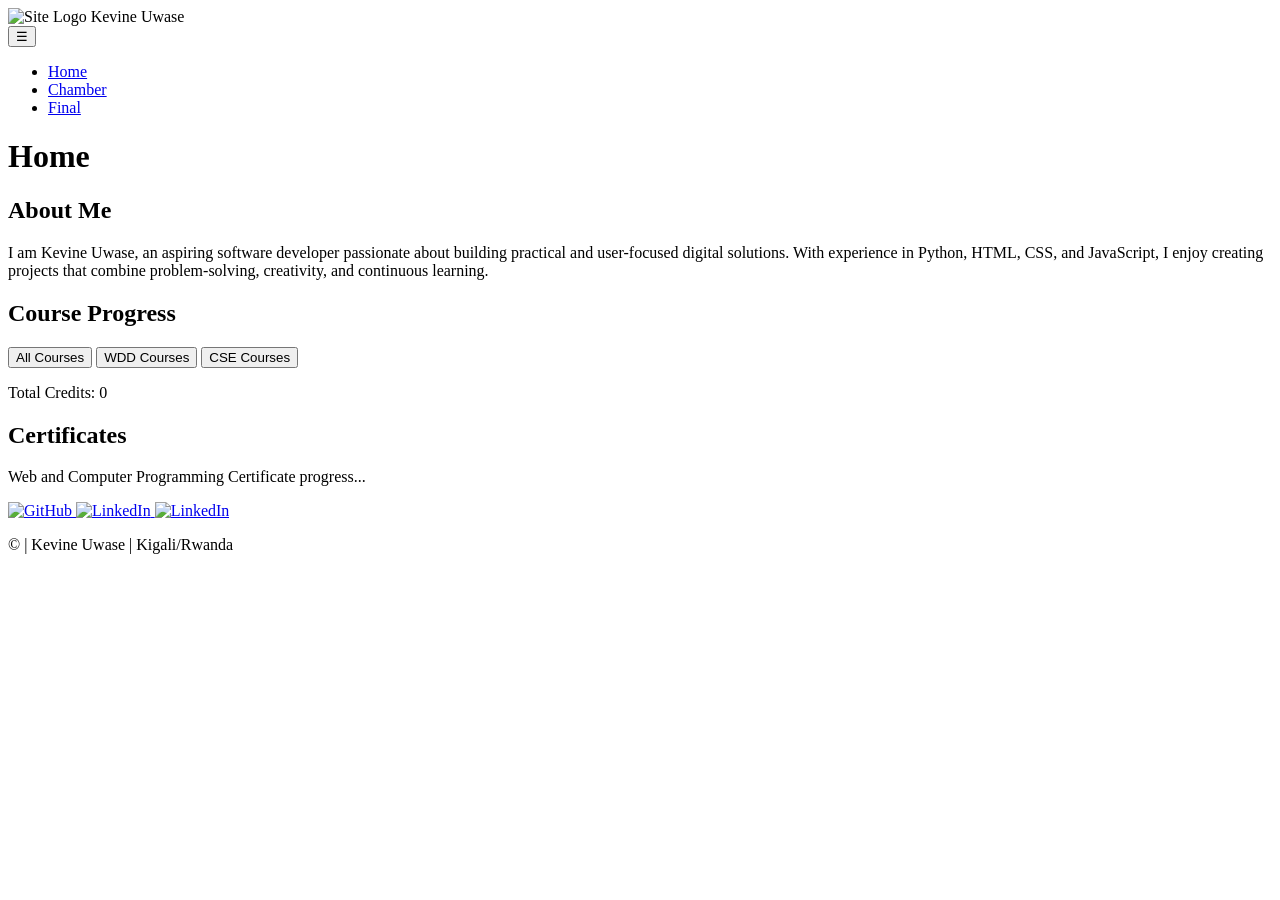
==== index.html @ 71e58b65 "home page commit]" ====
<!DOCTYPE html>
<html lang="en">
<head>
    <meta charset="UTF-8">
    <meta name="viewport" content="width=device-width, initial-scale=1.0">
    <meta name="description" content="Personal portfolio and course tracking for WDD 230">
    <meta name="author" content="Kevine Uwase">
    <title>WDD 230 | Home</title>
    <link rel="preconnect" href="https://fonts.googleapis.com">
    <link rel="preconnect" href="https://fonts.gstatic.com" crossorigin>
    <link href="https://fonts.googleapis.com/css2?family=Roboto:wght@300;400;700&display=swap" rel="stylesheet">
    <link rel="stylesheet" href="styles/home.css">
    <script src="scripts/home.js" defer></script>
    <link rel="icon" href="favicon.ico">
</head>
<body>
    <header>
        <div class="logo-container">
            <img src="images/logo.png" alt="Site Logo" >
            <span>Kevine Uwase</span>
        </div>
        <button id="menu-button" aria-label="Toggle navigation">☰</button>
        <nav id="main-nav">
            <ul>
                <li><a href="index.html">Home</a></li>
                <li><a href="chamber.html">Chamber</a></li>
                <li><a href="final.html">Final</a></li>
            </ul>
        </nav>
    </header>

    <main>
        <h1>Home</h1>
        
        <section>
            <h2>About Me</h2>
            <p>I am Kevine Uwase, an aspiring software developer passionate about building practical and user-focused digital solutions. With experience in Python, HTML, CSS, and JavaScript, I enjoy creating projects that combine problem-solving, creativity, and continuous learning.</p>
        </section>

        <section>
            <h2>Course Progress</h2>
            <div class="filter-buttons">
                <button data-filter="all">All Courses</button>
                <button data-filter="wdd">WDD Courses</button>
                <button data-filter="cse">CSE Courses</button>
            </div>
            <div id="course-container"></div>
            <p>Total Credits: <span id="total-credits">0</span></p>
        </section>

        <section>
            <h2>Certificates</h2>
            <p>Web and Computer Programming Certificate progress...</p>
        </section>
    </main>

    <footer>
        <div class="social-links">
            <a href="https://github.com/yourusername" target="_blank">
                <img src="images/github.png" alt="GitHub" width="30">
            </a>
            <a href="https://linkedin.com/in/yourusername" target="_blank">
                <img src="images/linkedin.png" alt="LinkedIn" width="30">
            </a>
            <a href="https://linkedin.com/in/yourusername" target="_blank">
                <img src="images/instagram.png" alt="LinkedIn" width="30">
            </a>

        </div>
        
        <div class="footer-info">
            <p> &copy; <span id="current-year"></span> | Kevine Uwase | Kigali/Rwanda </p>
            <p id="lastModified"></p>
        </div>
    </footer>
</body>
</html>
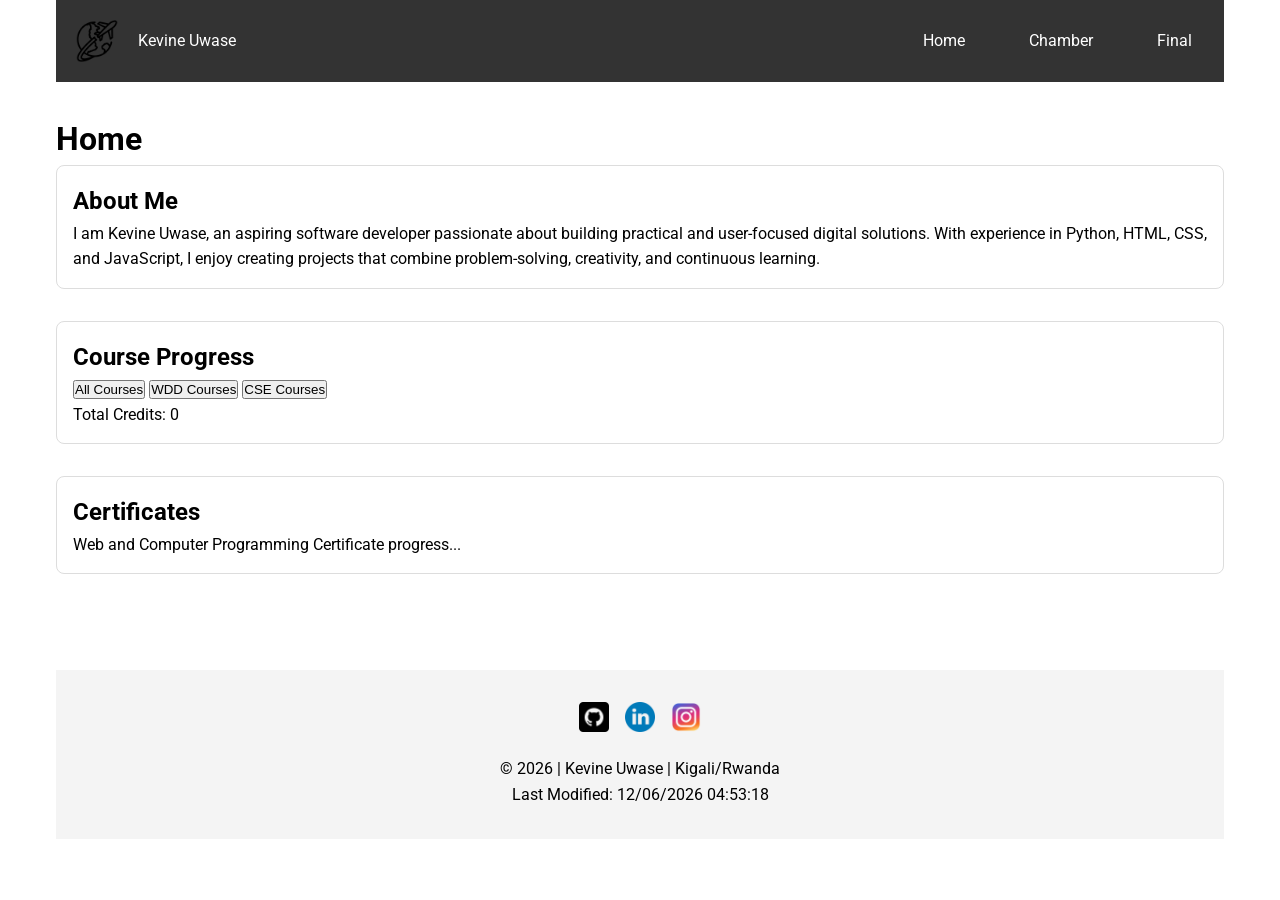
==== commit 53f5e3e5: "css" ====
--- a/index.html
+++ b/index.html
@@ -10,6 +10,7 @@
     <link rel="preconnect" href="https://fonts.gstatic.com" crossorigin>
     <link href="https://fonts.googleapis.com/css2?family=Roboto:wght@300;400;700&display=swap" rel="stylesheet">
     <link rel="stylesheet" href="styles/home.css">
+    <link rel="stylesheet" href="styles/chamber.css">
     <script src="scripts/home.js" defer></script>
     <link rel="icon" href="favicon.ico">
 </head>
--- a/styles/home.css
+++ b/styles/home.css
@@ -0,0 +1,125 @@
+/* Reset & Base */
+* {
+    margin: 0;
+    padding: 0;
+    box-sizing: border-box;
+}
+
+body {
+    font-family: 'Roboto', sans-serif;
+    line-height: 1.6;
+    max-width: 1200px;
+    margin: 0 auto;
+    padding: 0 1rem;
+}
+
+/* Header & Navigation */
+header {
+    display: flex;
+    justify-content: space-between;
+    align-items: center;
+    padding: 1rem;
+    background: #333;
+    color: white;
+}
+
+.logo-container {
+    display: flex;
+    align-items: center;
+    gap: 1rem;
+}
+
+#menu-button {
+    display: none;
+    background: none;
+    border: none;
+    color: white;
+    font-size: 1.5rem;
+    cursor: pointer;
+}
+
+nav ul {
+    display: flex;
+    list-style: none;
+    gap: 2rem;
+}
+
+nav a {
+    color: white;
+    text-decoration: none;
+    padding: 0.5rem 1rem;
+    border-radius: 4px;
+    transition: background 0.3s;
+}
+
+nav a:hover {
+    background: #555;
+}
+
+/* Main Content */
+main {
+    padding: 2rem 0;
+}
+
+section {
+    margin-bottom: 2rem;
+    padding: 1rem;
+    border: 1px solid #ddd;
+    border-radius: 8px;
+}
+.logo-container img{
+    width: 50px;
+    height: 50px;
+}
+/* Course Cards */
+.course-card {
+    padding: 1rem;
+    margin: 0.5rem 0;
+    border-left: 4px solid #007acc;
+}
+
+.course-card.completed {
+    border-left-color: #2ecc71;
+    background: #f0fff4;
+}
+
+/* Footer */
+footer {
+    text-align: center;
+    padding: 2rem;
+    background: #f4f4f4;
+    margin-top: 2rem;
+}
+
+.social-links {
+    display: flex;
+    justify-content: center;
+    gap: 1rem;
+    margin-bottom: 1rem;
+}
+
+/* Responsive */
+@media (max-width: 768px) {
+    #menu-button {
+        display: block;
+    }
+
+    nav ul {
+        display: none;
+        flex-direction: column;
+        position: absolute;
+        top: 100%;
+        left: 0;
+        width: 100%;
+        background: #333;
+        padding: 1rem;
+    }
+
+    nav ul.active {
+        display: flex;
+    }
+
+    nav li {
+        text-align: center;
+    }
+}
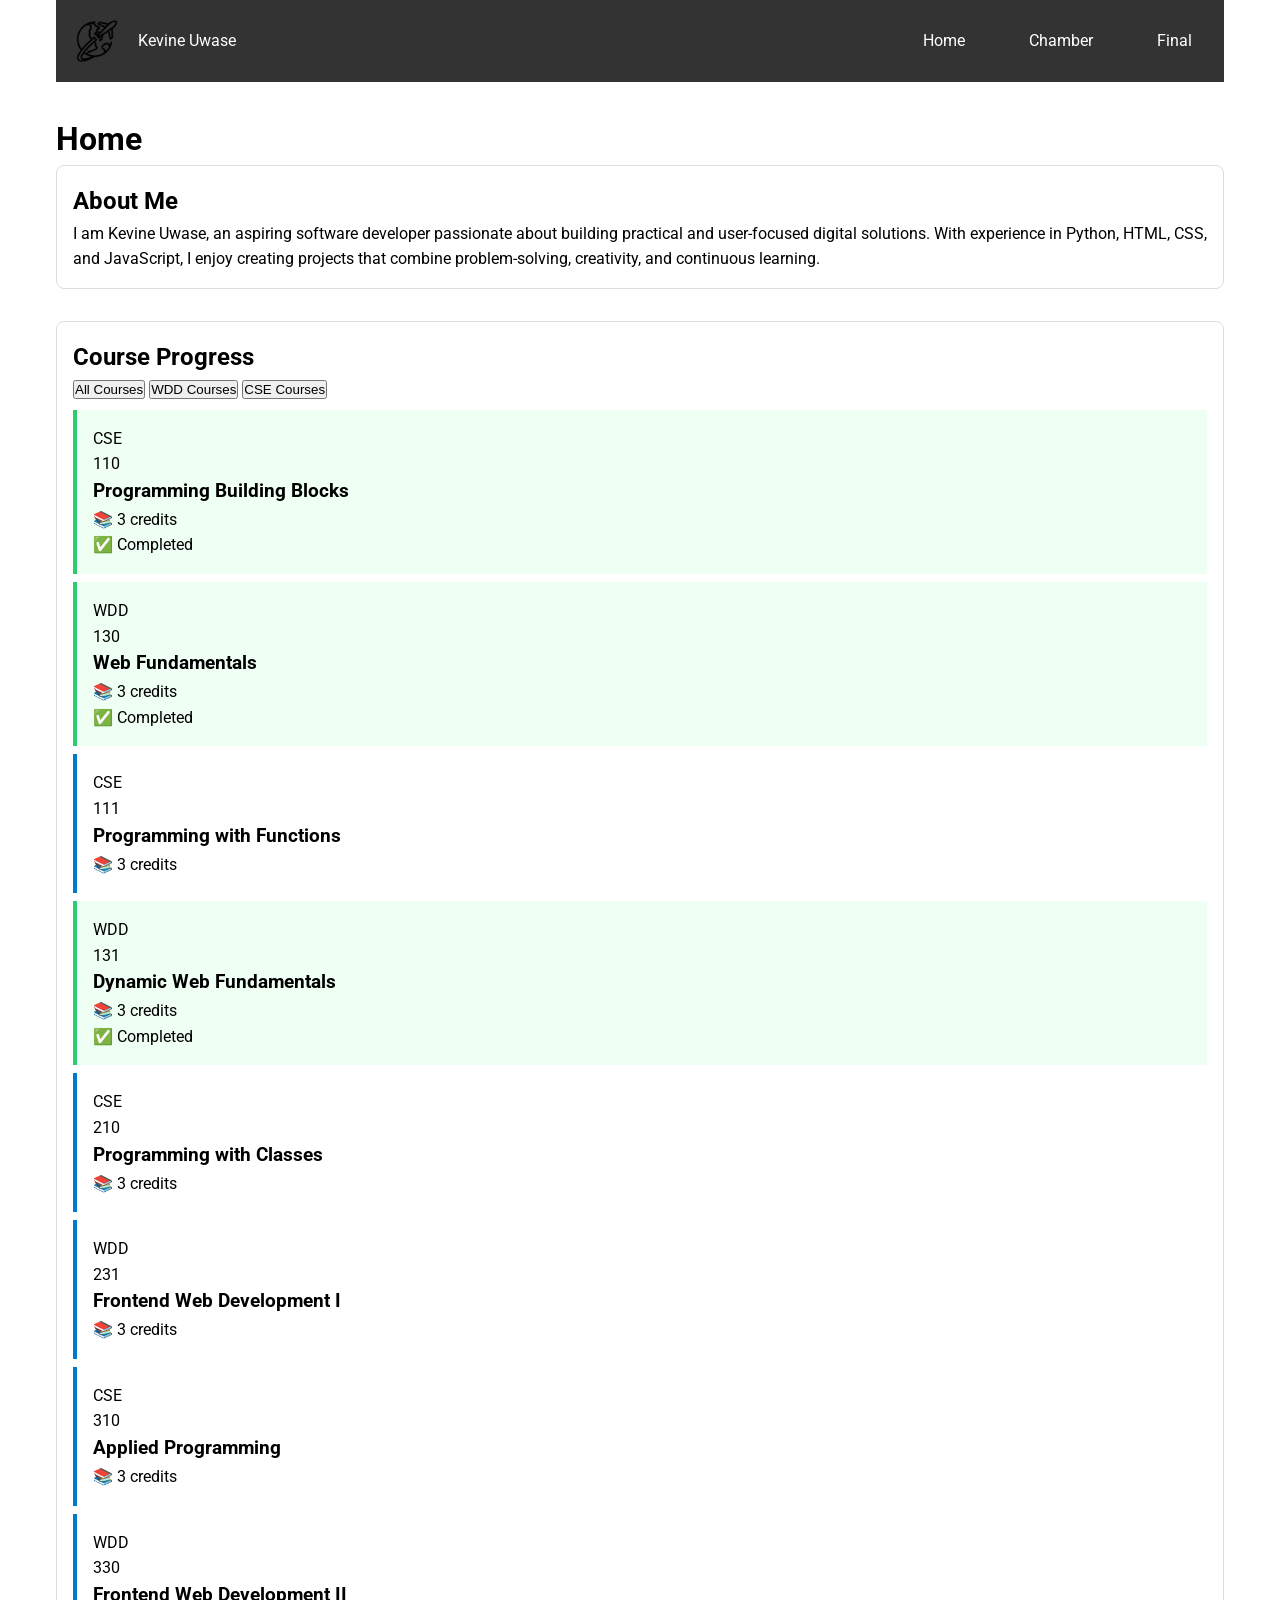
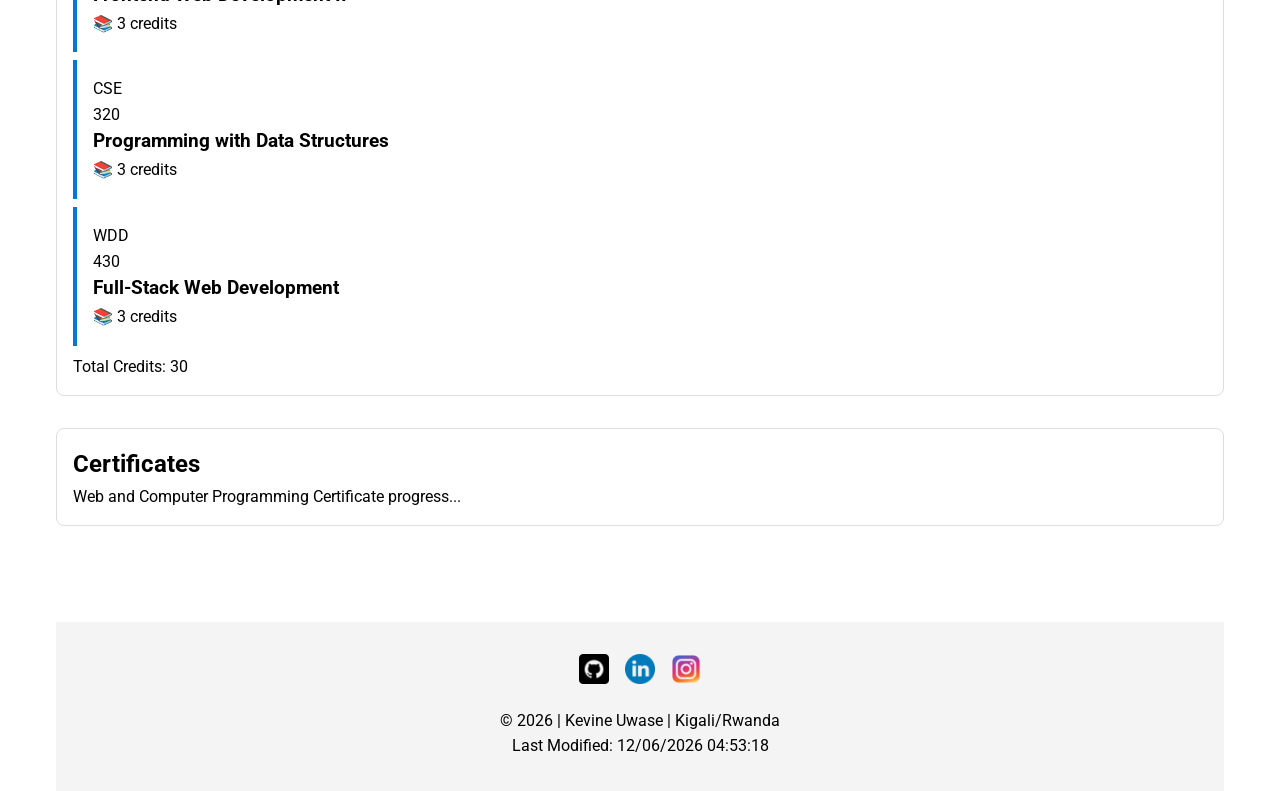
==== commit 1406c70e: "final home COMMIT" ====
--- a/index.html
+++ b/index.html
@@ -24,7 +24,7 @@
         <nav id="main-nav">
             <ul>
                 <li><a href="index.html">Home</a></li>
-                <li><a href="chamber.html">Chamber</a></li>
+                <li><a href="chamber/index.html">Chamber</a></li>
                 <li><a href="final.html">Final</a></li>
             </ul>
         </nav>
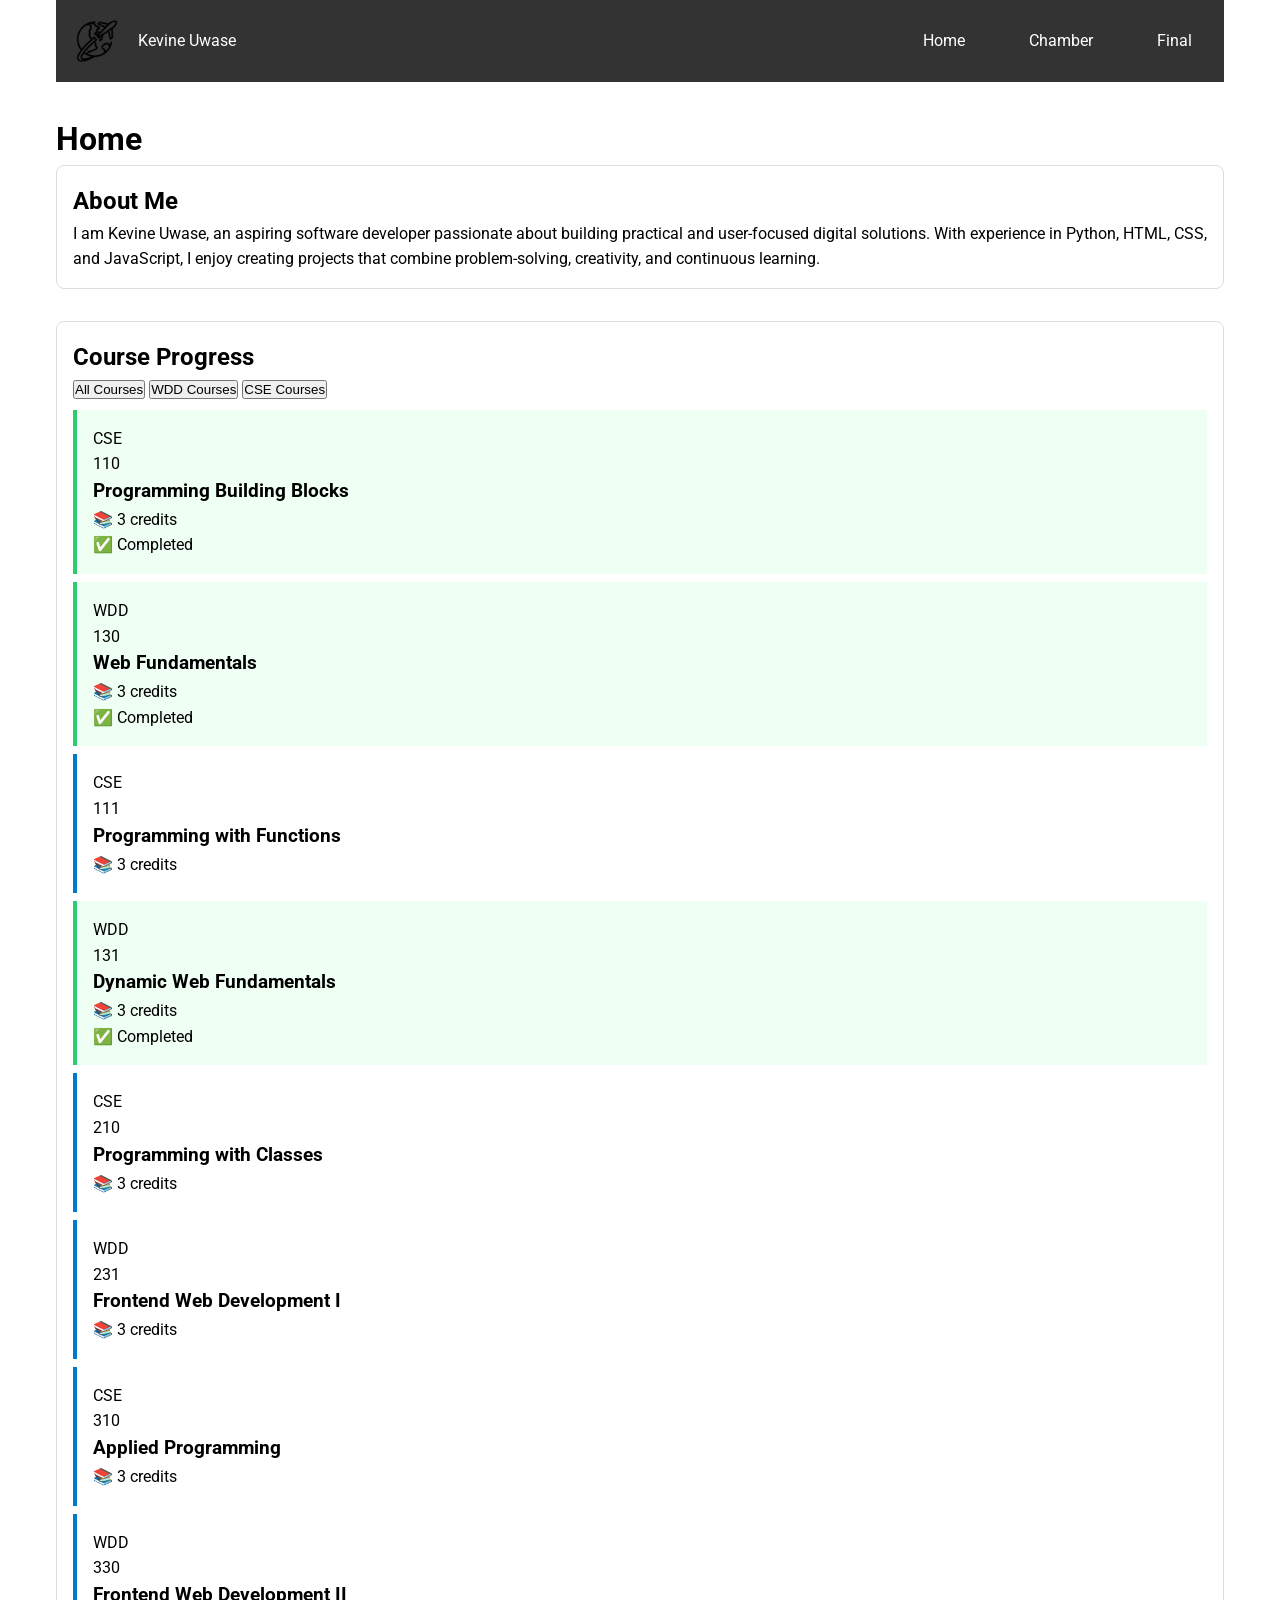
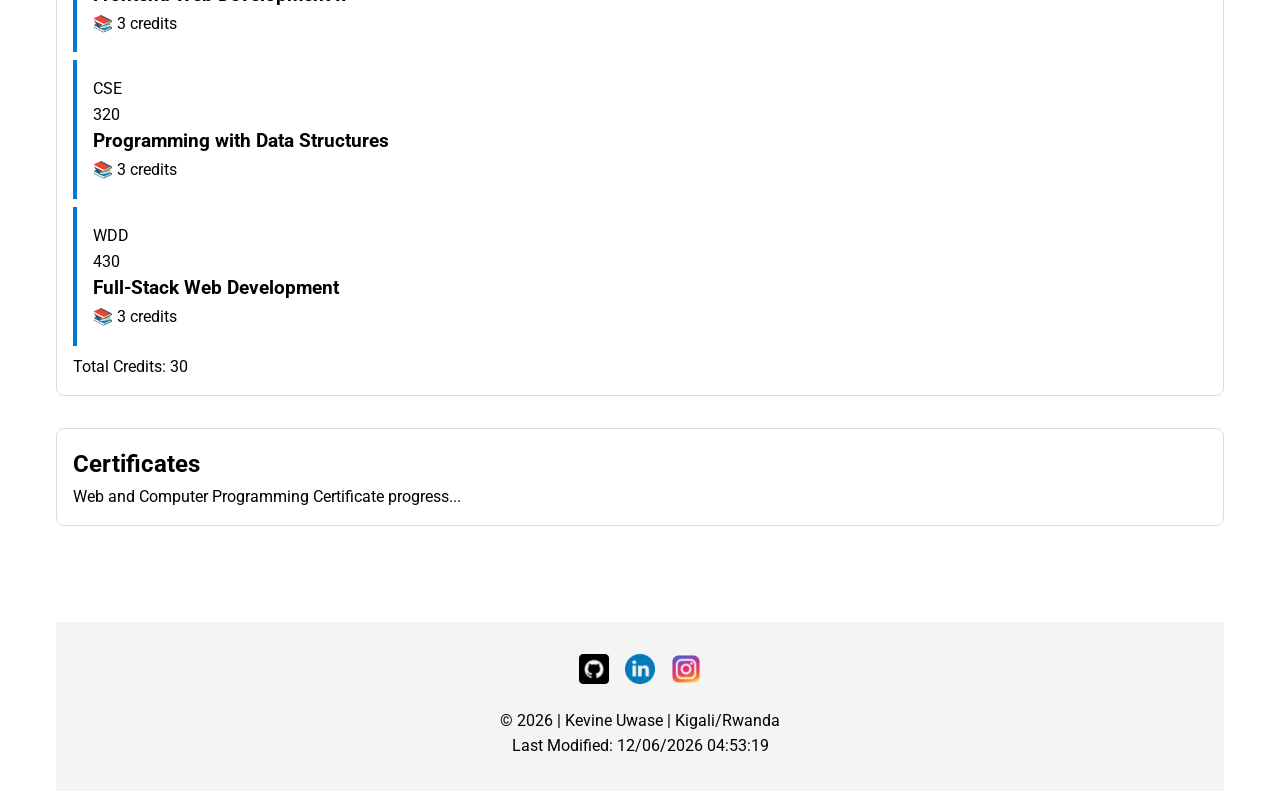
==== commit bbbbed19: "error fix" ====
--- a/index.html
+++ b/index.html
@@ -10,7 +10,6 @@
     <link rel="preconnect" href="https://fonts.gstatic.com" crossorigin>
     <link href="https://fonts.googleapis.com/css2?family=Roboto:wght@300;400;700&display=swap" rel="stylesheet">
     <link rel="stylesheet" href="styles/home.css">
-    <link rel="stylesheet" href="styles/chamber.css">
     <script src="scripts/home.js" defer></script>
     <link rel="icon" href="favicon.ico">
 </head>
@@ -25,7 +24,7 @@
             <ul>
                 <li><a href="index.html">Home</a></li>
                 <li><a href="chamber/index.html">Chamber</a></li>
-                <li><a href="final.html">Final</a></li>
+                <li><a href="finalProject/index.html">Final</a></li>
             </ul>
         </nav>
     </header>
@@ -57,14 +56,14 @@
 
     <footer>
         <div class="social-links">
-            <a href="https://github.com/yourusername" target="_blank">
+            <a href="https://github.com/Kevine-p1" target="_blank">
                 <img src="images/github.png" alt="GitHub" width="30">
             </a>
-            <a href="https://linkedin.com/in/yourusername" target="_blank">
+            <a href="https://www.linkedin.com/in/kevine-uwase-83146529a/" target="_blank">
                 <img src="images/linkedin.png" alt="LinkedIn" width="30">
             </a>
-            <a href="https://linkedin.com/in/yourusername" target="_blank">
-                <img src="images/instagram.png" alt="LinkedIn" width="30">
+            <a href="https://www.instagram.com/makuza_kevine/" target="_blank">
+                <img src="images/instagram.png" alt="instagram" width="30">
             </a>
 
         </div>
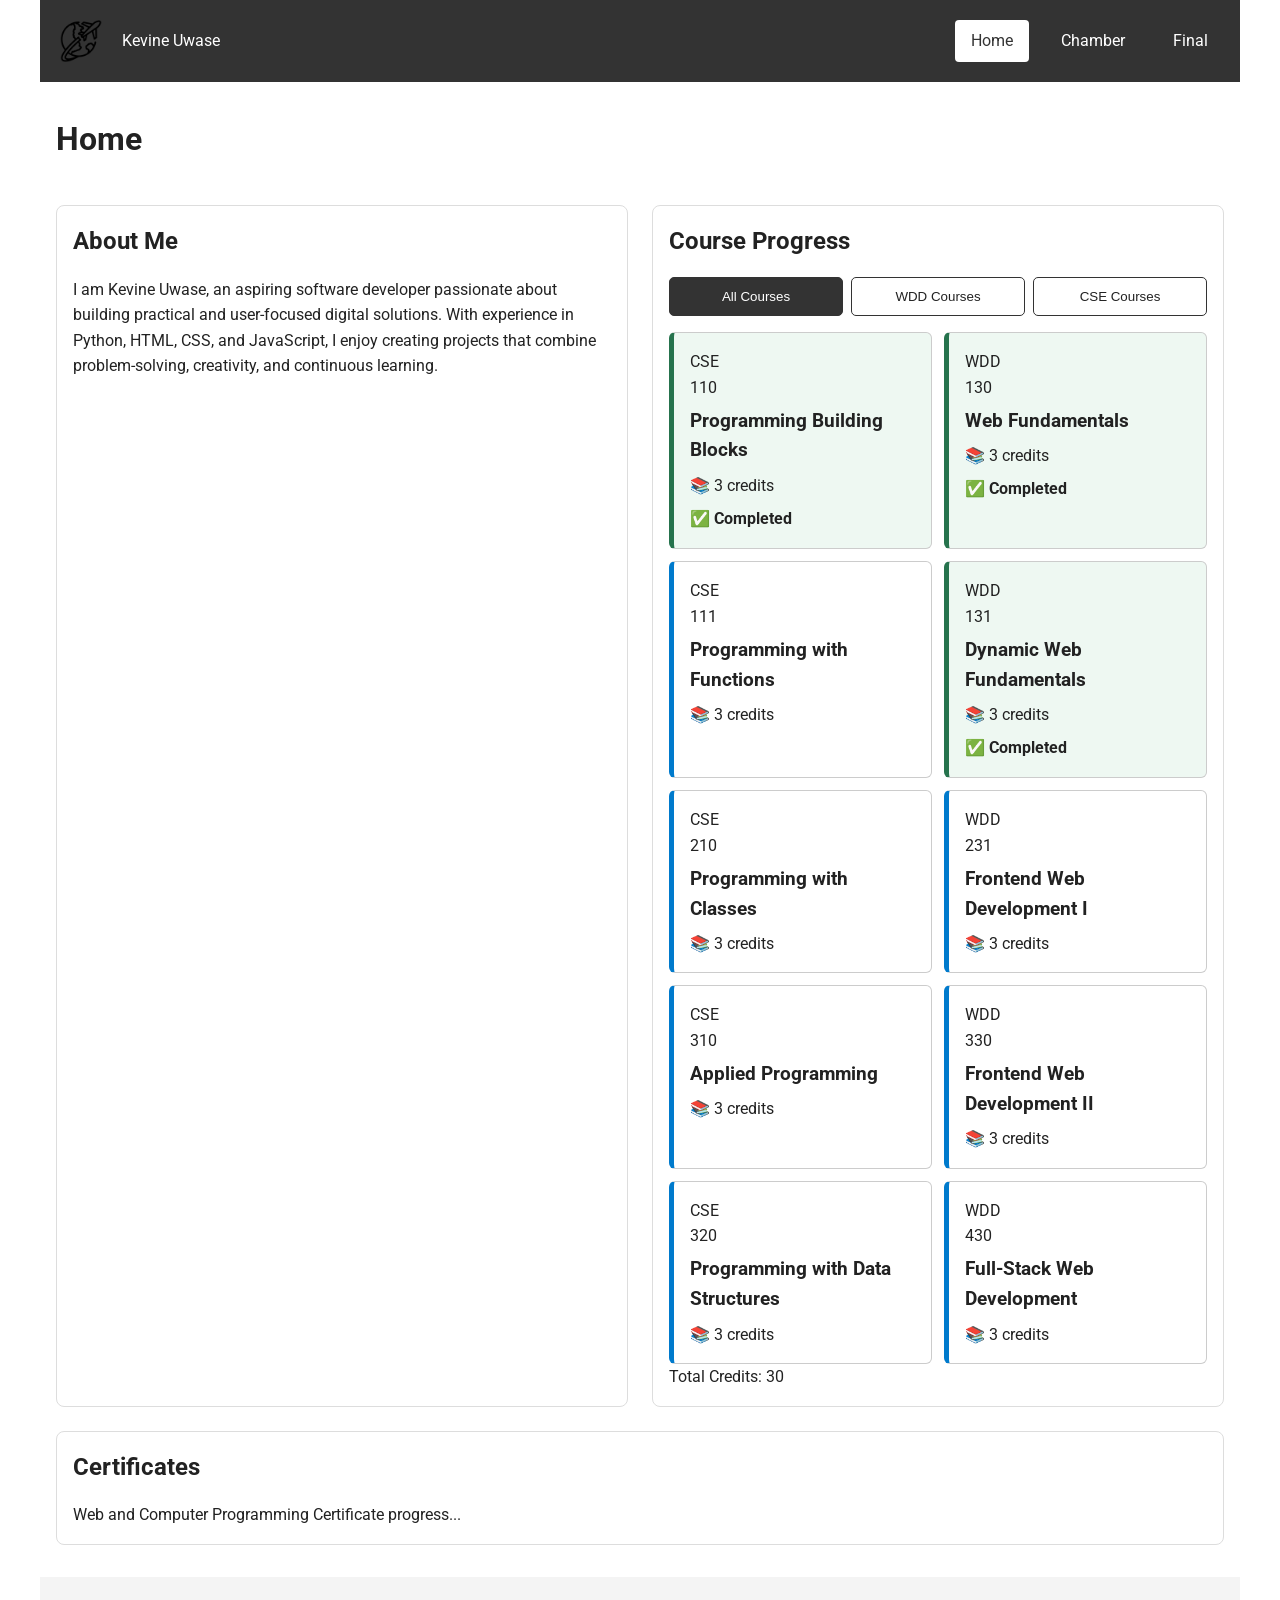
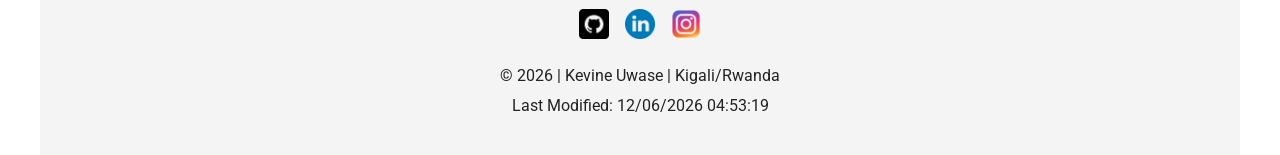
==== commit eaf0cdb8: "css files change" ====
--- a/index.html
+++ b/index.html
@@ -3,13 +3,14 @@
 <head>
     <meta charset="UTF-8">
     <meta name="viewport" content="width=device-width, initial-scale=1.0">
-    <meta name="description" content="Personal portfolio and course tracking for WDD 230">
+    <meta name="description" content="Personal portfolio and course tracking for WDD 231">
     <meta name="author" content="Kevine Uwase">
-    <title>WDD 230 | Home</title>
+    <title>WDD 231 | Home</title>
     <link rel="preconnect" href="https://fonts.googleapis.com">
     <link rel="preconnect" href="https://fonts.gstatic.com" crossorigin>
     <link href="https://fonts.googleapis.com/css2?family=Roboto:wght@300;400;700&display=swap" rel="stylesheet">
-    <link rel="stylesheet" href="styles/home.css">
+    <link rel="stylesheet" href="styles/small.css">
+    <link rel="stylesheet" href="styles/larger.css">
     <script src="scripts/home.js" defer></script>
     <link rel="icon" href="favicon.ico">
 </head>
@@ -19,10 +20,10 @@
             <img src="images/logo.png" alt="Site Logo" >
             <span>Kevine Uwase</span>
         </div>
-        <button id="menu-button" aria-label="Toggle navigation">☰</button>
+        <button id="menu-button" type="button" aria-label="Toggle navigation" aria-controls="main-nav" aria-expanded="false"> ☰ </button>
         <nav id="main-nav">
             <ul>
-                <li><a href="index.html">Home</a></li>
+                <li><a href="index.html" aria-current="page">Home</a></li>
                 <li><a href="chamber/index.html">Chamber</a></li>
                 <li><a href="finalProject/index.html">Final</a></li>
             </ul>
--- a/styles/small.css
+++ b/styles/small.css
@@ -0,0 +1,220 @@
+/* =========================
+   RESET & BASE
+========================= */
+
+* {
+    margin: 0;
+    padding: 0;
+    box-sizing: border-box;
+}
+
+body {
+    font-family: "Roboto", sans-serif;
+    line-height: 1.6;
+    max-width: 1200px;
+    margin: 0 auto;
+    color: #222;
+    background-color: #fff;
+}
+
+
+/* =========================
+   HEADER
+========================= */
+
+header {
+    display: flex;
+    flex-wrap: wrap;
+    justify-content: space-between;
+    align-items: center;
+    padding: 1rem;
+    background-color: #333;
+    color: #fff;
+}
+
+.logo-container {
+    display: flex;
+    align-items: center;
+    gap: 1rem;
+}
+
+.logo-container img {
+    width: 50px;
+    height: 50px;
+    object-fit: contain;
+}
+
+
+/* =========================
+   HAMBURGER BUTTON
+========================= */
+
+#menu-button {
+    display: block;
+    background: none;
+    border: none;
+    color: #fff;
+    font-size: 1.8rem;
+    cursor: pointer;
+}
+
+
+/* =========================
+   MOBILE NAVIGATION
+========================= */
+
+#main-nav {
+    width: 100%;
+}
+
+#main-nav ul {
+    display: none;
+    flex-direction: column;
+    width: 100%;
+    list-style: none;
+    margin: 0;
+    padding: 0;
+}
+
+#main-nav.active ul {
+    display: flex;
+}
+
+#main-nav li {
+    width: 100%;
+    text-align: center;
+}
+
+#main-nav a {
+    display: block;
+    width: 100%;
+    padding: 0.75rem;
+    color: #fff;
+    text-decoration: none;
+}
+
+#main-nav a:hover,
+#main-nav a:focus {
+    background-color: #555;
+}
+
+#main-nav a[aria-current="page"] {
+    background-color: #fff;
+    color: #333;
+}
+
+
+/* =========================
+   MAIN
+========================= */
+
+main {
+    padding: 1rem;
+}
+
+h1 {
+    margin-bottom: 1rem;
+}
+
+section {
+    margin-bottom: 1.5rem;
+    padding: 1rem;
+    border: 1px solid #ddd;
+    border-radius: 8px;
+}
+
+section h2 {
+    margin-bottom: 1rem;
+}
+
+
+/* =========================
+   FILTER BUTTONS
+========================= */
+
+.filter-buttons {
+    display: flex;
+    flex-wrap: wrap;
+    gap: 0.5rem;
+    margin-bottom: 1rem;
+}
+
+.filter-buttons button {
+    flex: 1 1 100px;
+    padding: 0.7rem;
+    border: 1px solid #333;
+    border-radius: 5px;
+    background-color: #fff;
+    color: #222;
+    cursor: pointer;
+}
+
+.filter-buttons button:hover {
+    background-color: #eee;
+}
+
+.filter-buttons button.active {
+    background-color: #333;
+    color: #fff;
+}
+
+
+/* =========================
+   COURSE CARDS
+========================= */
+
+#course-container {
+    display: grid;
+    grid-template-columns: 1fr;
+    gap: 0.75rem;
+}
+
+.course-card {
+    padding: 1rem;
+    border: 1px solid #ccc;
+    border-left: 5px solid #007acc;
+    border-radius: 6px;
+}
+
+.course-card.completed {
+    border-left-color: #26734d;
+    background-color: #eef8f2;
+}
+
+.course-title {
+    margin: 0.4rem 0;
+}
+
+.completion-badge {
+    margin-top: 0.5rem;
+    font-weight: 700;
+}
+
+
+/* =========================
+   FOOTER
+========================= */
+
+footer {
+    text-align: center;
+    padding: 2rem 1rem;
+    background-color: #f4f4f4;
+}
+
+.social-links {
+    display: flex;
+    justify-content: center;
+    align-items: center;
+    gap: 1rem;
+    margin-bottom: 1rem;
+}
+
+.social-links img {
+    width: 30px;
+    height: 30px;
+    object-fit: contain;
+}
+
+.footer-info p {
+    margin: 0.3rem 0;
+}
--- a/styles/larger.css
+++ b/styles/larger.css
@@ -0,0 +1,62 @@
+@media (min-width: 48rem) {
+
+    /* Header and Navigation */
+
+    header {
+        flex-wrap: nowrap;
+    }
+
+    #menu-button {
+        display: none;
+    }
+
+    #main-nav {
+        width: auto;
+    }
+
+    #main-nav ul {
+        display: flex;
+        flex-direction: row;
+        align-items: center;
+        gap: 1rem;
+    }
+
+    #main-nav li {
+        width: auto;
+    }
+
+    #main-nav a {
+        width: auto;
+        padding: 0.5rem 1rem;
+        border-radius: 4px;
+    }
+
+
+    /* Main Layout */
+
+    main {
+        display: grid;
+        grid-template-columns: 1fr 1fr;
+        gap: 1.5rem;
+        padding: 2rem 1rem;
+    }
+
+    main > h1 {
+        grid-column: 1 / -1;
+    }
+
+    main section {
+        margin-bottom: 0;
+    }
+
+    main section:last-of-type {
+        grid-column: 1 / -1;
+    }
+
+
+    /* Course Cards */
+
+    #course-container {
+        grid-template-columns: repeat(2, minmax(0, 1fr));
+    }
+}
